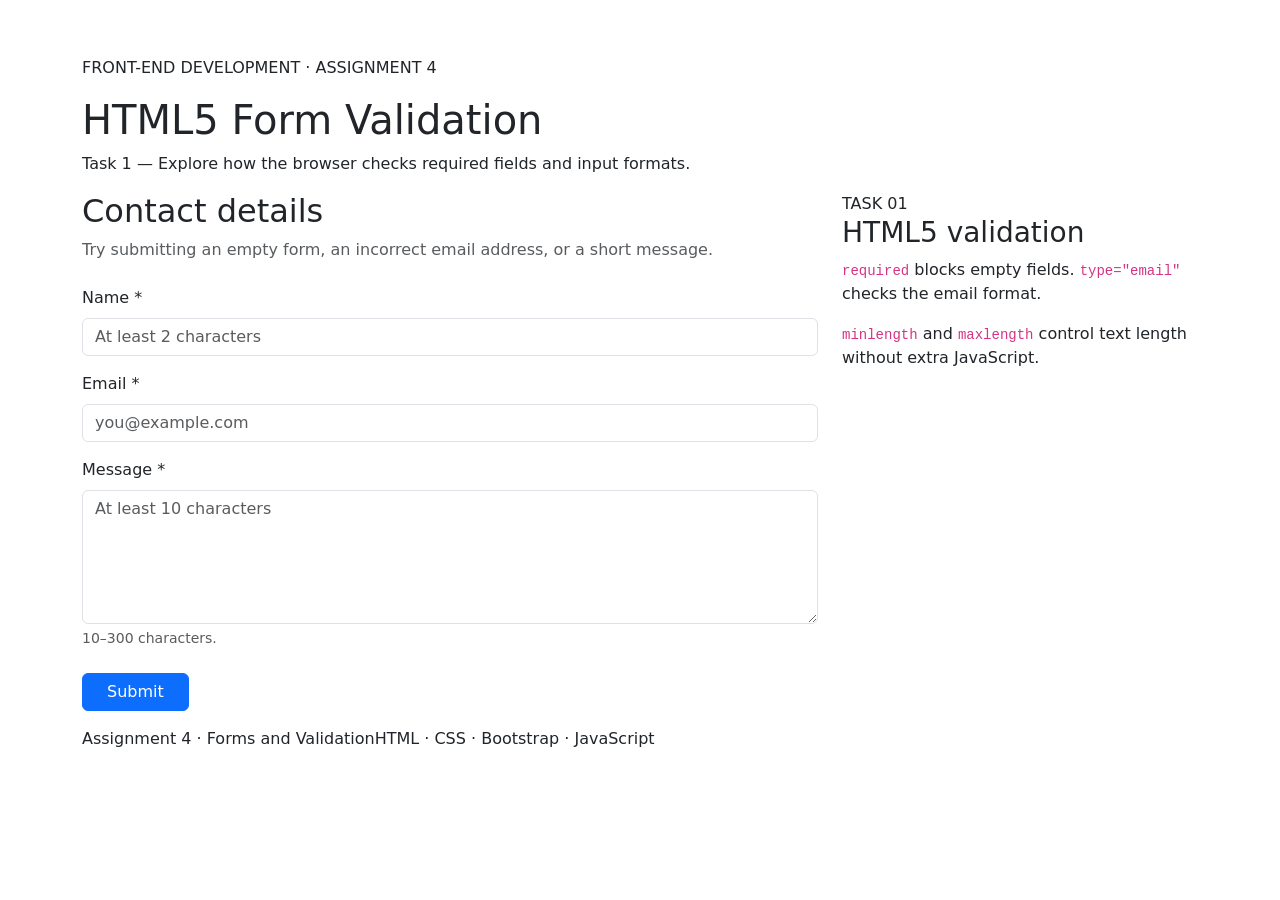
==== validation.html @ c4f93661 "Add HTML5 form validation" ====
<!doctype html>
<html lang="en"><head><meta charset="utf-8"><meta name="viewport" content="width=device-width, initial-scale=1">
<title>HTML5 Form Validation | Forms & Validation</title>
<link href="https://cdn.jsdelivr.net/npm/bootstrap@5.3.3/dist/css/bootstrap.min.css" rel="stylesheet">
<link rel="stylesheet" href="css/style.css"></head><body>
<nav class="navbar navbar-expand-lg navbar-dark site-nav"><div class="container"><a class="navbar-brand fw-semibold" href="index.html">Forms<span class="brand-dot">.</span>Lab</a><button class="navbar-toggler" type="button" data-bs-toggle="collapse" data-bs-target="#mainNav" aria-controls="mainNav" aria-expanded="false" aria-label="Toggle navigation"><span class="navbar-toggler-icon"></span></button><div class="collapse navbar-collapse" id="mainNav"><ul class="navbar-nav ms-auto"><li class="nav-item"><a class="nav-link "  href="index.html">Task 0</a></li>
<li class="nav-item"><a class="nav-link active" aria-current="page" href="validation.html">Task 1</a></li>
<li class="nav-item"><a class="nav-link "  href="bootstrap.html">Task 2</a></li>
<li class="nav-item"><a class="nav-link "  href="feedback.html">Task 3</a></li>
<li class="nav-item"><a class="nav-link "  href="registration.html">Task 4</a></li></ul></div></div></nav>
<main class="container content-wrap"><div class="heading"><p class="eyebrow">FRONT-END DEVELOPMENT · ASSIGNMENT 4</p><h1>HTML5 Form Validation</h1><p class="subtitle">Task 1 — Explore how the browser checks required fields and input formats.</p></div><div class="row g-4 align-items-start"><div class="col-lg-8"><section class="form-panel"><h2 class="section-title">Contact details</h2><p class="text-muted mb-4">Try submitting an empty form, an incorrect email address, or a short message.</p><form data-demo-form><div class="mb-3"><label class="form-label" for="vName">Name <span class="required-mark">*</span></label><input class="form-control" id="vName" name="name" type="text" minlength="2" maxlength="50" required placeholder="At least 2 characters"></div><div class="mb-3"><label class="form-label" for="vEmail">Email <span class="required-mark">*</span></label><input class="form-control" id="vEmail" name="email" type="email" required placeholder="you@example.com"></div><div class="mb-4"><label class="form-label" for="vMessage">Message <span class="required-mark">*</span></label><textarea class="form-control" id="vMessage" name="message" rows="5" minlength="10" maxlength="300" required placeholder="At least 10 characters"></textarea><div class="form-text">10–300 characters.</div></div><button class="btn btn-primary px-4" type="submit">Submit</button><div class="form-status mt-3" aria-live="polite"></div></form></section></div><aside class="col-lg-4"><div class="info-panel"><span class="step-label">TASK 01</span><h3>HTML5 validation</h3><p><code>required</code> blocks empty fields. <code>type="email"</code> checks the email format.</p><p class="mb-0"><code>minlength</code> and <code>maxlength</code> control text length without extra JavaScript.</p></div></aside></div>
</main><footer class="page-footer container"><span>Assignment 4 · Forms and Validation</span><span>HTML · CSS · Bootstrap · JavaScript</span></footer>
<script src="https://cdn.jsdelivr.net/npm/bootstrap@5.3.3/dist/js/bootstrap.bundle.min.js"></script><script src="js/main.js"></script></body></html>
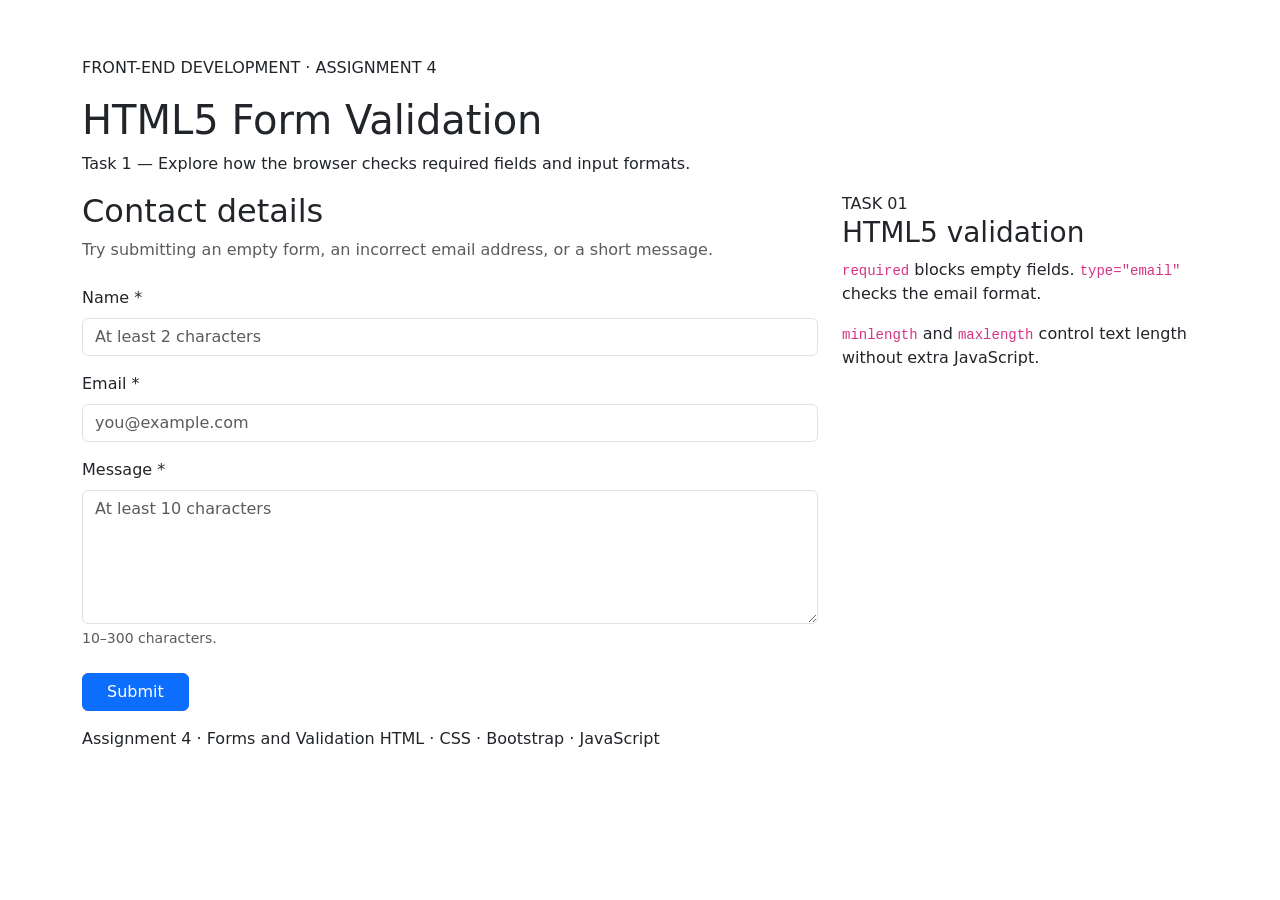
==== commit e7c74e51: "Changed some misatkes" ====
--- a/validation.html
+++ b/validation.html
@@ -1,13 +1,85 @@
 <!doctype html>
-<html lang="en"><head><meta charset="utf-8"><meta name="viewport" content="width=device-width, initial-scale=1">
-<title>HTML5 Form Validation | Forms & Validation</title>
-<link href="https://cdn.jsdelivr.net/npm/bootstrap@5.3.3/dist/css/bootstrap.min.css" rel="stylesheet">
-<link rel="stylesheet" href="css/style.css"></head><body>
-<nav class="navbar navbar-expand-lg navbar-dark site-nav"><div class="container"><a class="navbar-brand fw-semibold" href="index.html">Forms<span class="brand-dot">.</span>Lab</a><button class="navbar-toggler" type="button" data-bs-toggle="collapse" data-bs-target="#mainNav" aria-controls="mainNav" aria-expanded="false" aria-label="Toggle navigation"><span class="navbar-toggler-icon"></span></button><div class="collapse navbar-collapse" id="mainNav"><ul class="navbar-nav ms-auto"><li class="nav-item"><a class="nav-link "  href="index.html">Task 0</a></li>
-<li class="nav-item"><a class="nav-link active" aria-current="page" href="validation.html">Task 1</a></li>
-<li class="nav-item"><a class="nav-link "  href="bootstrap.html">Task 2</a></li>
-<li class="nav-item"><a class="nav-link "  href="feedback.html">Task 3</a></li>
-<li class="nav-item"><a class="nav-link "  href="registration.html">Task 4</a></li></ul></div></div></nav>
-<main class="container content-wrap"><div class="heading"><p class="eyebrow">FRONT-END DEVELOPMENT · ASSIGNMENT 4</p><h1>HTML5 Form Validation</h1><p class="subtitle">Task 1 — Explore how the browser checks required fields and input formats.</p></div><div class="row g-4 align-items-start"><div class="col-lg-8"><section class="form-panel"><h2 class="section-title">Contact details</h2><p class="text-muted mb-4">Try submitting an empty form, an incorrect email address, or a short message.</p><form data-demo-form><div class="mb-3"><label class="form-label" for="vName">Name <span class="required-mark">*</span></label><input class="form-control" id="vName" name="name" type="text" minlength="2" maxlength="50" required placeholder="At least 2 characters"></div><div class="mb-3"><label class="form-label" for="vEmail">Email <span class="required-mark">*</span></label><input class="form-control" id="vEmail" name="email" type="email" required placeholder="you@example.com"></div><div class="mb-4"><label class="form-label" for="vMessage">Message <span class="required-mark">*</span></label><textarea class="form-control" id="vMessage" name="message" rows="5" minlength="10" maxlength="300" required placeholder="At least 10 characters"></textarea><div class="form-text">10–300 characters.</div></div><button class="btn btn-primary px-4" type="submit">Submit</button><div class="form-status mt-3" aria-live="polite"></div></form></section></div><aside class="col-lg-4"><div class="info-panel"><span class="step-label">TASK 01</span><h3>HTML5 validation</h3><p><code>required</code> blocks empty fields. <code>type="email"</code> checks the email format.</p><p class="mb-0"><code>minlength</code> and <code>maxlength</code> control text length without extra JavaScript.</p></div></aside></div>
-</main><footer class="page-footer container"><span>Assignment 4 · Forms and Validation</span><span>HTML · CSS · Bootstrap · JavaScript</span></footer>
-<script src="https://cdn.jsdelivr.net/npm/bootstrap@5.3.3/dist/js/bootstrap.bundle.min.js"></script><script src="js/main.js"></script></body></html>+<html lang="en">
+<head>
+  <meta charset="utf-8">
+  <meta name="viewport" content="width=device-width, initial-scale=1">
+  <title>HTML5 Form Validation | Forms & Validation</title>
+  <link href="https://cdn.jsdelivr.net/npm/bootstrap@5.3.3/dist/css/bootstrap.min.css" rel="stylesheet">
+  <link rel="stylesheet" href="css/style.css">
+</head>
+<body>
+
+  <nav class="navbar navbar-expand-lg navbar-dark site-nav">
+    <div class="container">
+      <a class="navbar-brand fw-semibold" href="index.html">Forms<span class="brand-dot">.</span>Lab</a>
+      <button class="navbar-toggler" type="button" data-bs-toggle="collapse" data-bs-target="#mainNav" aria-controls="mainNav" aria-expanded="false" aria-label="Toggle navigation">
+        <span class="navbar-toggler-icon"></span>
+      </button>
+      <div class="collapse navbar-collapse" id="mainNav">
+        <ul class="navbar-nav ms-auto">
+          <li class="nav-item"><a class="nav-link" href="index.html">Task 0</a></li>
+          <li class="nav-item"><a class="nav-link active" aria-current="page" href="validation.html">Task 1</a></li>
+          <li class="nav-item"><a class="nav-link" href="bootstrap.html">Task 2</a></li>
+          <li class="nav-item"><a class="nav-link" href="feedback.html">Task 3</a></li>
+          <li class="nav-item"><a class="nav-link" href="registration.html">Task 4</a></li>
+        </ul>
+      </div>
+    </div>
+  </nav>
+
+  <main class="container content-wrap">
+    <div class="heading">
+      <p class="eyebrow">FRONT-END DEVELOPMENT · ASSIGNMENT 4</p>
+      <h1>HTML5 Form Validation</h1>
+      <p class="subtitle">Task 1 — Explore how the browser checks required fields and input formats.</p>
+    </div>
+
+    <div class="row g-4 align-items-start">
+      <div class="col-lg-8">
+        <section class="form-panel">
+          <h2 class="section-title">Contact details</h2>
+          <p class="text-muted mb-4">Try submitting an empty form, an incorrect email address, or a short message.</p>
+          
+          <form data-demo-form>
+            <div class="mb-3">
+              <label class="form-label" for="vName">Name <span class="required-mark">*</span></label>
+              <input class="form-control" id="vName" name="name" type="text" minlength="2" maxlength="50" required placeholder="At least 2 characters">
+            </div>
+
+            <div class="mb-3">
+              <label class="form-label" for="vEmail">Email <span class="required-mark">*</span></label>
+              <input class="form-control" id="vEmail" name="email" type="email" required placeholder="you@example.com">
+            </div>
+
+            <div class="mb-4">
+              <label class="form-label" for="vMessage">Message <span class="required-mark">*</span></label>
+              <textarea class="form-control" id="vMessage" name="message" rows="5" minlength="10" maxlength="300" required placeholder="At least 10 characters"></textarea>
+              <div class="form-text">10–300 characters.</div>
+            </div>
+
+            <button class="btn btn-primary px-4" type="submit">Submit</button>
+            <div class="form-status mt-3" aria-live="polite"></div>
+          </form>
+        </section>
+      </div>
+
+      <aside class="col-lg-4">
+        <div class="info-panel">
+          <span class="step-label">TASK 01</span>
+          <h3>HTML5 validation</h3>
+          <p><code>required</code> blocks empty fields. <code>type="email"</code> checks the email format.</p>
+          <p class="mb-0"><code>minlength</code> and <code>maxlength</code> control text length without extra JavaScript.</p>
+        </div>
+      </aside>
+    </div>
+  </main>
+
+  <footer class="page-footer container">
+    <span>Assignment 4 · Forms and Validation</span>
+    <span>HTML · CSS · Bootstrap · JavaScript</span>
+  </footer>
+
+  <script src="https://cdn.jsdelivr.net/npm/bootstrap@5.3.3/dist/js/bootstrap.bundle.min.js"></script>
+  <script src="js/main.js"></script>
+</body>
+</html>
